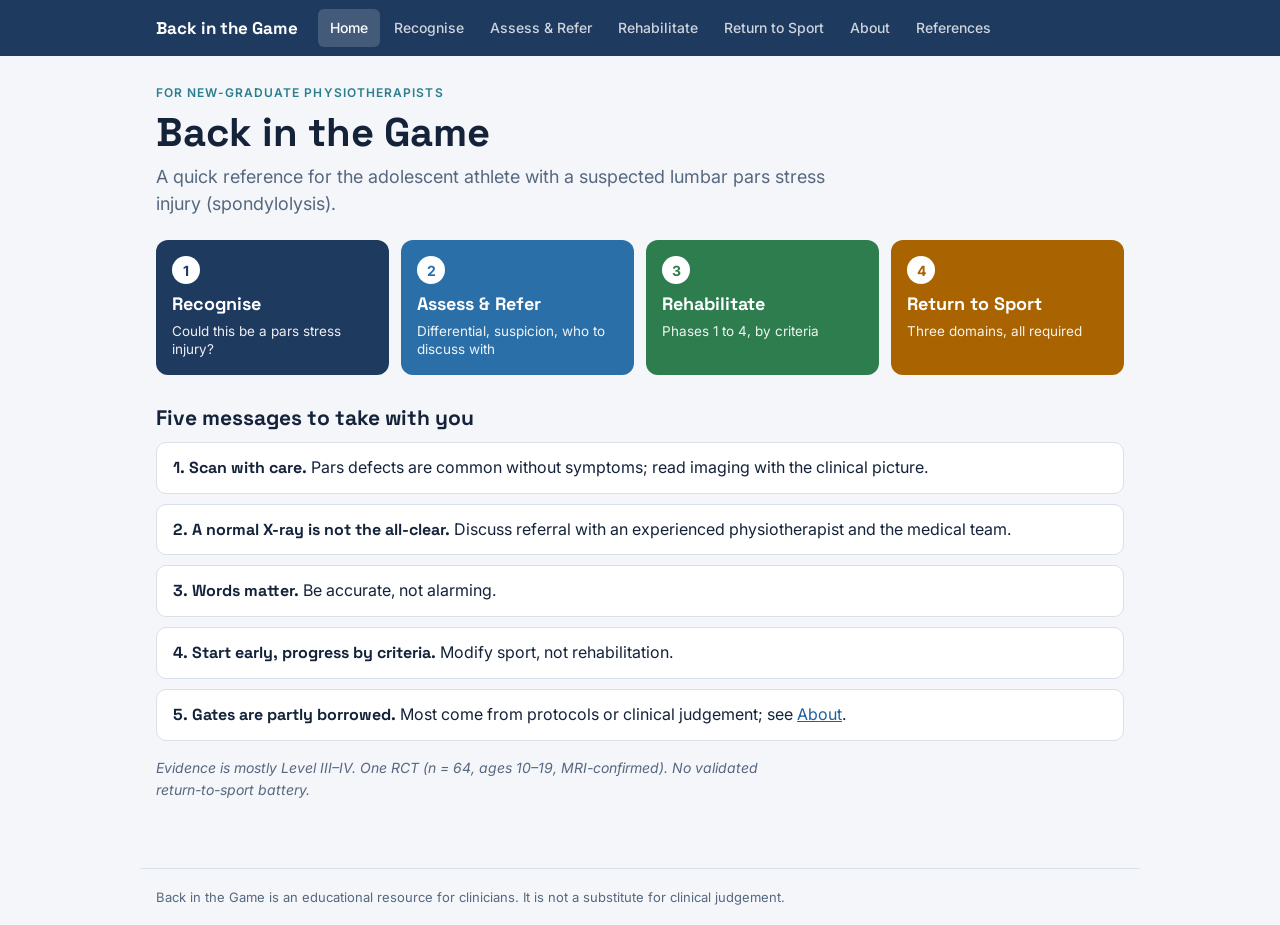
==== index.html @ cfb0064d "Add Back in the Game multi-page site Co-Authored-By: Claude Opus 5.5 <noreply@anthropic.com> Claude-" ====
<!doctype html>
<html lang="en-AU">
  <head>
    <meta charset="utf-8" />
    <meta name="viewport" content="width=device-width, initial-scale=1, viewport-fit=cover" />
    <title>Back in the Game</title>
    <link
      rel="stylesheet"
      href="https://fonts.googleapis.com/css2?family=Inter:wght@400;500;600&family=Space+Grotesk:wght@500;600;700&display=swap"
    />
    <link rel="stylesheet" href="styles.css" />
  </head>
  <body data-page="home">
    <!-- Shared navigation header: filled in by site.js -->
    <div id="site-header"></div>

    <main class="wrap">
      <section id="v-home">
        <div class="kicker">For new-graduate physiotherapists</div>
        <h1 class="page-title">Back in the Game</h1>
        <p class="lede">
          A quick reference for the adolescent athlete with a suspected lumbar pars stress injury
          (spondylolysis).
        </p>
        <div class="hero">
          <a class="step s1" href="recognise.html"
            ><span class="n">1</span><b>Recognise</b><small>Could this be a pars stress injury?</small></a
          >
          <a class="step s2" href="assess.html"
            ><span class="n">2</span><b>Assess &amp; Refer</b
            ><small>Differential, suspicion, who to discuss with</small></a
          >
          <a class="step s3" href="rehabilitate.html"
            ><span class="n">3</span><b>Rehabilitate</b><small>Phases 1 to 4, by criteria</small></a
          >
          <a class="step s4" href="return.html"
            ><span class="n">4</span><b>Return to Sport</b><small>Three domains, all required</small></a
          >
        </div>
        <h2>Five messages to take with you</h2>
        <ul class="msgs">
          <li>
            <b>1. Scan with care.</b> Pars defects are common without symptoms; read imaging with the clinical
            picture.
          </li>
          <li>
            <b>2. A normal X-ray is not the all-clear.</b> Discuss referral with an experienced
            physiotherapist and the medical team.
          </li>
          <li><b>3. Words matter.</b> Be accurate, not alarming.</li>
          <li><b>4. Start early, progress by criteria.</b> Modify sport, not rehabilitation.</li>
          <li>
            <b>5. Gates are partly borrowed.</b> Most come from protocols or clinical judgement; see
            <a href="about.html">About</a>.
          </li>
        </ul>
        <p class="small" style="margin-top: 16px">
          <em
            >Evidence is mostly Level III–IV. One RCT (n = 64, ages 10–19, MRI-confirmed). No validated
            return-to-sport battery.</em
          >
        </p>
      </section>
    </main>

    <!-- Shared footer: filled in by site.js -->
    <div id="site-footer"></div>
    <script src="site.js"></script>
  </body>
</html>
---- styles.css ----
/* Back in the Game: shared styles for every page */
/* Layout: sticky top bar with section tabs; one section visible at a time; phase pages carry their own colour. */
:root {
  --bg: #f4f6f9;
  --surface: #ffffff;
  --fg: #14233a;
  --muted: #566880;
  --line: #d8e0ea;
  --soft: #edf1f6;
  --brand: #1f3a5f;
  --brand-fg: #ffffff;
  --link: #1f5f9e;
  --teal: #2a7f8e;
  --teal-tint: #e4f2f4;
  --p1: #2a6fa8;
  --p1-tint: #e6f0f9;
  --p2: #2a7f8e;
  --p2-tint: #e4f2f4;
  --p3: #2e7d4f;
  --p3-tint: #e6f3ea;
  --p4: #a96300;
  --p4-tint: #fbf0da;
  --red: #b3261e;
  --red-tint: #fbeae9;
  --amber: #9a6a00;
  --amber-tint: #fff3d6;
  --green: #1f6b3f;
  --mark: #fff3a3;
  --mark-fg: #5b4a00;
  --font-head: "Space Grotesk", system-ui, sans-serif;
  --font-body: "Inter", system-ui, sans-serif;
}
@media (prefers-color-scheme: dark) {
  :root:not([data-theme="light"]) {
    --bg: #0e1622;
    --surface: #162130;
    --fg: #e5ecf5;
    --muted: #9daec2;
    --line: #27374c;
    --soft: #1b2a3d;
    --brand: #13233a;
    --brand-fg: #eaf1f9;
    --link: #8fbdeb;
    --teal: #5bb5c4;
    --teal-tint: #17323a;
    --p1: #6fa8e0;
    --p1-tint: #16293d;
    --p2: #5bb5c4;
    --p2-tint: #16323a;
    --p3: #63b885;
    --p3-tint: #173126;
    --p4: #e0a140;
    --p4-tint: #3a2c12;
    --red: #f08a84;
    --red-tint: #3a1d1d;
    --amber: #e8b654;
    --amber-tint: #3a2e12;
    --green: #7fd0a0;
    --mark: #5b4a00;
    --mark-fg: #ffefa0;
    color-scheme: dark;
  }
}
:root[data-theme="dark"] {
  --bg: #0e1622;
  --surface: #162130;
  --fg: #e5ecf5;
  --muted: #9daec2;
  --line: #27374c;
  --soft: #1b2a3d;
  --brand: #13233a;
  --brand-fg: #eaf1f9;
  --link: #8fbdeb;
  --teal: #5bb5c4;
  --teal-tint: #17323a;
  --p1: #6fa8e0;
  --p1-tint: #16293d;
  --p2: #5bb5c4;
  --p2-tint: #16323a;
  --p3: #63b885;
  --p3-tint: #173126;
  --p4: #e0a140;
  --p4-tint: #3a2c12;
  --red: #f08a84;
  --red-tint: #3a1d1d;
  --amber: #e8b654;
  --amber-tint: #3a2e12;
  --green: #7fd0a0;
  --mark: #5b4a00;
  --mark-fg: #ffefa0;
  color-scheme: dark;
}
* {
  box-sizing: border-box;
}
body {
  background: var(--bg);
  color: var(--fg);
  font-family: var(--font-body);
  font-size: 16px;
  line-height: 1.55;
  margin: 0;
}
body::before {
  content: "";
  position: fixed;
  inset: 0 0 auto;
  height: env(safe-area-inset-top, 0px);
  background: var(--brand);
  z-index: 30;
}
h1,
h2,
h3 {
  font-family: var(--font-head);
  line-height: 1.2;
  text-wrap: balance;
  margin: 0;
}
a {
  color: var(--link);
}
.wrap {
  max-width: 1000px;
  margin: 0 auto;
  padding-left: max(16px, env(safe-area-inset-left, 0px));
  padding-right: max(16px, env(safe-area-inset-right, 0px));
}
/* top bar */
.top {
  position: sticky;
  top: env(safe-area-inset-top, 0px);
  z-index: 20;
  background: var(--brand);
  color: var(--brand-fg);
}
.top .wrap {
  display: flex;
  align-items: center;
  gap: 20px;
  min-height: 56px;
}
.brand {
  font-family: var(--font-head);
  font-weight: 700;
  font-size: 17px;
  white-space: nowrap;
  color: var(--brand-fg);
  text-decoration: none;
}
nav {
  display: flex;
  gap: 2px;
  overflow-x: auto;
  scrollbar-width: none;
  flex: 1;
  min-width: 0;
}
nav::-webkit-scrollbar {
  display: none;
}
nav a {
  color: var(--brand-fg);
  text-decoration: none;
  font-size: 14px;
  font-weight: 500;
  padding: 8px 12px;
  border-radius: 6px;
  white-space: nowrap;
  opacity: 0.78;
}
nav a:hover {
  opacity: 1;
  background: rgba(255, 255, 255, 0.1);
}
nav a[aria-current="page"] {
  opacity: 1;
  background: rgba(255, 255, 255, 0.16);
}
:focus-visible {
  outline: 3px solid var(--teal);
  outline-offset: 2px;
}
main {
  padding-block: 28px 56px;
}
.kicker {
  font-size: 12px;
  letter-spacing: 0.09em;
  text-transform: uppercase;
  font-weight: 600;
  color: var(--teal);
}
.page-title {
  font-size: clamp(28px, 5vw, 40px);
  font-weight: 700;
  margin: 6px 0 6px;
}
.lede {
  font-size: 18px;
  color: var(--muted);
  max-width: 62ch;
  margin: 0 0 22px;
}
h2 {
  font-size: 21px;
  margin: 30px 0 12px;
}
h3 {
  font-size: 16px;
  margin: 18px 0 8px;
}
p {
  margin: 0 0 12px;
  max-width: 70ch;
}
ul {
  margin: 0 0 12px;
  padding-left: 20px;
}
li {
  margin-bottom: 5px;
  max-width: 70ch;
}
.small {
  font-size: 14px;
  color: var(--muted);
}
.cite {
  font-size: 13px;
  color: var(--muted);
}
/* hero */
.hero {
  display: grid;
  grid-template-columns: repeat(4, 1fr);
  gap: 12px;
  margin: 8px 0 8px;
}
.step {
  display: block;
  text-decoration: none;
  color: #fff;
  border-radius: 12px;
  padding: 16px;
  min-height: 132px;
}
.step b {
  display: block;
  font-family: var(--font-head);
  font-size: 18px;
  margin: 6px 0 4px;
}
.step span.n {
  display: inline-grid;
  place-items: center;
  width: 28px;
  height: 28px;
  border-radius: 50%;
  background: #fff;
  font-weight: 700;
  font-size: 14px;
}
.step small {
  font-size: 13.5px;
  opacity: 0.92;
  line-height: 1.35;
  display: block;
}
.s1 {
  background: #1f3a5f;
}
.s1 .n {
  color: #1f3a5f;
}
.s2 {
  background: #2a6fa8;
}
.s2 .n {
  color: #2a6fa8;
}
.s3 {
  background: #2e7d4f;
}
.s3 .n {
  color: #2e7d4f;
}
.s4 {
  background: #a96300;
}
.s4 .n {
  color: #a96300;
}
@media (prefers-color-scheme: dark) {
  :root:not([data-theme="light"]) .s1 {
    background: #27466f;
  }
  :root:not([data-theme="light"]) .s2 {
    background: #2a5c8c;
  }
  :root:not([data-theme="light"]) .s3 {
    background: #2a6a45;
  }
  :root:not([data-theme="light"]) .s4 {
    background: #8a5200;
  }
}
:root[data-theme="dark"] .s1 {
  background: #27466f;
}
:root[data-theme="dark"] .s2 {
  background: #2a5c8c;
}
:root[data-theme="dark"] .s3 {
  background: #2a6a45;
}
:root[data-theme="dark"] .s4 {
  background: #8a5200;
}
.msgs {
  display: grid;
  gap: 10px;
  margin: 0;
  padding: 0;
  list-style: none;
}
.msgs li {
  background: var(--surface);
  border: 1px solid var(--line);
  border-radius: 10px;
  padding: 12px 16px;
  margin: 0;
  max-width: none;
}
.msgs b {
  font-family: var(--font-head);
}
/* boxes */
.box {
  border-radius: 10px;
  padding: 14px 18px;
  margin: 0 0 16px;
  background: var(--soft);
}
.box h3 {
  margin: 0 0 6px;
  font-size: 15px;
}
.box p:last-child,
.box ul:last-child {
  margin-bottom: 0;
}
.box.red {
  background: var(--red-tint);
  border-left: 5px solid var(--red);
}
.box.red h3 {
  color: var(--red);
}
.box.warn {
  background: var(--amber-tint);
  border-left: 5px solid var(--amber);
}
.box.warn h3 {
  color: var(--amber);
}
.box.info {
  background: var(--teal-tint);
  border-left: 5px solid var(--teal);
}
.box.info h3 {
  color: var(--teal);
}
/* tables */
.tw {
  overflow-x: auto;
  margin: 0 0 18px;
  border: 1px solid var(--line);
  border-radius: 10px;
  background: var(--surface);
}
table {
  border-collapse: collapse;
  width: 100%;
  font-size: 14.5px;
}
th {
  background: var(--brand);
  color: var(--brand-fg);
  text-align: left;
  font-weight: 600;
  padding: 9px 12px;
  white-space: nowrap;
}
td {
  padding: 9px 12px;
  border-top: 1px solid var(--line);
  vertical-align: top;
}
td:first-child {
  font-weight: 600;
}
tr:nth-child(even) td {
  background: color-mix(in srgb, var(--soft) 45%, transparent);
}
details {
  background: var(--surface);
  border: 1px solid var(--line);
  border-radius: 10px;
  margin: 0 0 12px;
}
summary {
  cursor: pointer;
  padding: 12px 16px;
  font-family: var(--font-head);
  font-weight: 600;
}
details > div {
  padding: 0 16px 14px;
}
details .tw {
  margin-bottom: 8px;
}
/* checklist */
.checks {
  list-style: none;
  padding: 0;
  margin: 0 0 14px;
}
.checks li {
  display: flex;
  gap: 10px;
  align-items: flex-start;
  padding: 4px 0;
  max-width: none;
}
.checks input {
  margin-top: 5px;
  width: 17px;
  height: 17px;
  accent-color: var(--teal);
}
.checks label {
  cursor: pointer;
}
/* flow */
.flow {
  display: grid;
  gap: 8px;
  justify-items: center;
  margin: 6px 0 18px;
}
.fb {
  background: var(--surface);
  border: 1.5px solid var(--brand);
  border-radius: 10px;
  padding: 10px 14px;
  text-align: center;
  font-size: 14px;
  max-width: 560px;
  width: 100%;
}
.fb.dark {
  background: var(--brand);
  color: var(--brand-fg);
}
.fb.r {
  background: var(--red-tint);
  border-color: var(--red);
}
.fb.a {
  background: var(--amber-tint);
  border-color: var(--amber);
}
.fb.g {
  background: var(--p3-tint);
  border-color: var(--p3);
}
.fb.s {
  background: var(--soft);
  border-color: var(--line);
}
.arrow {
  color: var(--muted);
  line-height: 1;
}
.flow3 {
  display: grid;
  grid-template-columns: repeat(3, 1fr);
  gap: 8px;
  width: 100%;
  max-width: 760px;
}
.flow3 .fb {
  max-width: none;
}
@media (max-width: 640px) {
  .flow3 {
    grid-template-columns: 1fr;
  }
}
/* phase pages */
.phasebar {
  display: flex;
  gap: 8px;
  flex-wrap: wrap;
  margin: 0 0 20px;
}
.phasebar a {
  display: inline-flex;
  align-items: center;
  gap: 8px;
  padding: 7px 12px;
  border: 1.5px solid var(--line);
  border-radius: 999px;
  text-decoration: none;
  color: var(--muted);
  font-size: 14px;
  font-weight: 500;
  background: var(--surface);
}
.phasebar a .dot {
  display: inline-grid;
  place-items: center;
  width: 22px;
  height: 22px;
  border-radius: 50%;
  background: var(--line);
  color: var(--surface);
  font-size: 12px;
  font-weight: 700;
}
.phasebar a[aria-current="page"] {
  color: var(--fg);
  border-color: var(--c);
}
.phasebar a[aria-current="page"] .dot,
.phasebar a.done .dot {
  background: var(--c);
}
.phasehead {
  display: flex;
  border-radius: 12px;
  overflow: hidden;
  margin: 0 0 18px;
  background: var(--tint);
}
.phasehead .num {
  background: var(--c);
  color: #fff;
  font-family: var(--font-head);
  font-weight: 700;
  font-size: 44px;
  display: grid;
  place-items: center;
  min-width: 84px;
}
@media (prefers-color-scheme: dark) {
  :root:not([data-theme="light"]) .phasehead .num {
    color: #0e1622;
  }
}
:root[data-theme="dark"] .phasehead .num {
  color: #0e1622;
}
.phasehead > div + div {
  padding: 16px 20px;
}
.phasehead .kicker {
  color: var(--c);
}
.phasehead h1 {
  font-size: clamp(24px, 4vw, 32px);
}
.goals {
  display: grid;
  grid-template-columns: repeat(3, 1fr);
  gap: 12px;
  margin: 0 0 18px;
}
.goal {
  background: var(--tint);
  border-radius: 10px;
  padding: 14px 16px;
  text-align: center;
}
.goal b {
  display: block;
  font-family: var(--font-head);
  font-size: 32px;
  color: var(--c);
  line-height: 1.1;
}
.goal span {
  font-weight: 600;
  font-size: 15px;
}
@media (max-width: 640px) {
  .goals {
    grid-template-columns: 1fr;
  }
  .hero {
    grid-template-columns: 1fr 1fr;
  }
}
.start {
  background: var(--amber-tint);
  border-left: 5px solid var(--amber);
  border-radius: 10px;
  padding: 12px 16px;
  margin: 0 0 18px;
}
.start b {
  color: var(--amber);
}
.ph .tw th {
  background: var(--c);
}
:root .ph {
  --c: var(--p1);
  --tint: var(--p1-tint);
}
.ph.p2 {
  --c: var(--p2);
  --tint: var(--p2-tint);
}
.ph.p3 {
  --c: var(--p3);
  --tint: var(--p3-tint);
}
.ph.p4 {
  --c: var(--p4);
  --tint: var(--p4-tint);
}
@media (prefers-color-scheme: dark) {
  :root:not([data-theme="light"]) .ph .tw th {
    color: #0e1622;
  }
}
:root[data-theme="dark"] .ph .tw th {
  color: #0e1622;
}
.mt td.goalc {
  background: var(--tint);
  font-weight: 600;
  color: var(--green);
}
.mt td.tick {
  text-align: center;
  width: 56px;
}
.tickbtn {
  width: 26px;
  height: 26px;
  border-radius: 50%;
  border: 2px solid var(--c, var(--teal));
  background: transparent;
  cursor: pointer;
  color: #fff;
  font-size: 15px;
  line-height: 1;
  padding: 0;
}
.tickbtn[aria-pressed="true"] {
  background: var(--c, var(--teal));
}
@media (prefers-color-scheme: dark) {
  :root:not([data-theme="light"]) .tickbtn[aria-pressed="true"] {
    color: #0e1622;
  }
}
:root[data-theme="dark"] .tickbtn[aria-pressed="true"] {
  color: #0e1622;
}
.progress {
  display: flex;
  align-items: center;
  gap: 12px;
  margin: 0 0 10px;
  flex-wrap: wrap;
}
.bar {
  flex: 1;
  min-width: 120px;
  height: 8px;
  background: var(--line);
  border-radius: 99px;
  overflow: hidden;
}
.bar i {
  display: block;
  height: 100%;
  background: var(--c, var(--teal));
  width: 0;
  transition: width 0.25s;
}
.status {
  font-weight: 600;
  font-size: 14px;
}
.next {
  display: inline-block;
  margin-top: 6px;
  padding: 9px 16px;
  border-radius: 8px;
  background: var(--c);
  color: #fff;
  text-decoration: none;
  font-weight: 600;
  font-size: 14px;
}
@media (prefers-color-scheme: dark) {
  :root:not([data-theme="light"]) .next {
    color: #0e1622;
  }
}
:root[data-theme="dark"] .next {
  color: #0e1622;
}
.tw.bonusbox {
  border-style: dashed;
  background: transparent;
}
.ph .tw.bonusbox th,
:root:not([data-theme="light"]) .ph .tw.bonusbox th,
:root[data-theme="dark"] .ph .tw.bonusbox th {
  background: var(--tint);
  color: var(--fg);
}
.tickbtn.bonus {
  border-style: dashed;
}
.reset {
  background: none;
  border: none;
  color: var(--muted);
  text-decoration: underline;
  cursor: pointer;
  font-size: 13px;
  padding: 0;
}
/* RTS */
.domains {
  display: grid;
  grid-template-columns: repeat(3, 1fr);
  gap: 12px;
  margin: 0 0 18px;
}
.dom {
  border-radius: 12px;
  padding: 16px 18px;
  color: #fff;
}
.dom h3 {
  color: #fff;
  margin: 0 0 8px;
  font-size: 18px;
}
.dom ul {
  margin: 0;
  padding-left: 18px;
}
.dom li {
  font-size: 14.5px;
}
.d1 {
  background: #1f3a5f;
}
.d2 {
  background: #2a7f8e;
}
.d3 {
  background: #4a56b3;
}
@media (prefers-color-scheme: dark) {
  :root:not([data-theme="light"]) .d1 {
    background: #27466f;
  }
  :root:not([data-theme="light"]) .d2 {
    background: #236672;
  }
  :root:not([data-theme="light"]) .d3 {
    background: #3b4590;
  }
}
:root[data-theme="dark"] .d1 {
  background: #27466f;
}
:root[data-theme="dark"] .d2 {
  background: #236672;
}
:root[data-theme="dark"] .d3 {
  background: #3b4590;
}
@media (max-width: 760px) {
  .domains {
    grid-template-columns: 1fr;
  }
}
.ph.rts {
  --c: var(--teal);
  --tint: var(--teal-tint);
}
.todo {
  background: var(--mark);
  color: var(--mark-fg);
  padding: 1px 6px;
  border-radius: 4px;
  font-size: 0.92em;
}
.refs {
  list-style: none;
  padding: 0;
}
.refs li {
  padding-left: 28px;
  text-indent: -28px;
  margin-bottom: 12px;
  font-size: 14.5px;
  max-width: 80ch;
  word-break: break-word;
}
.site-footer {
  border-top: 1px solid var(--line);
  color: var(--muted);
  font-size: 13px;
  padding-block: 18px;
}
@media (prefers-reduced-motion: reduce) {
  * {
    transition: none !important;
  }
}
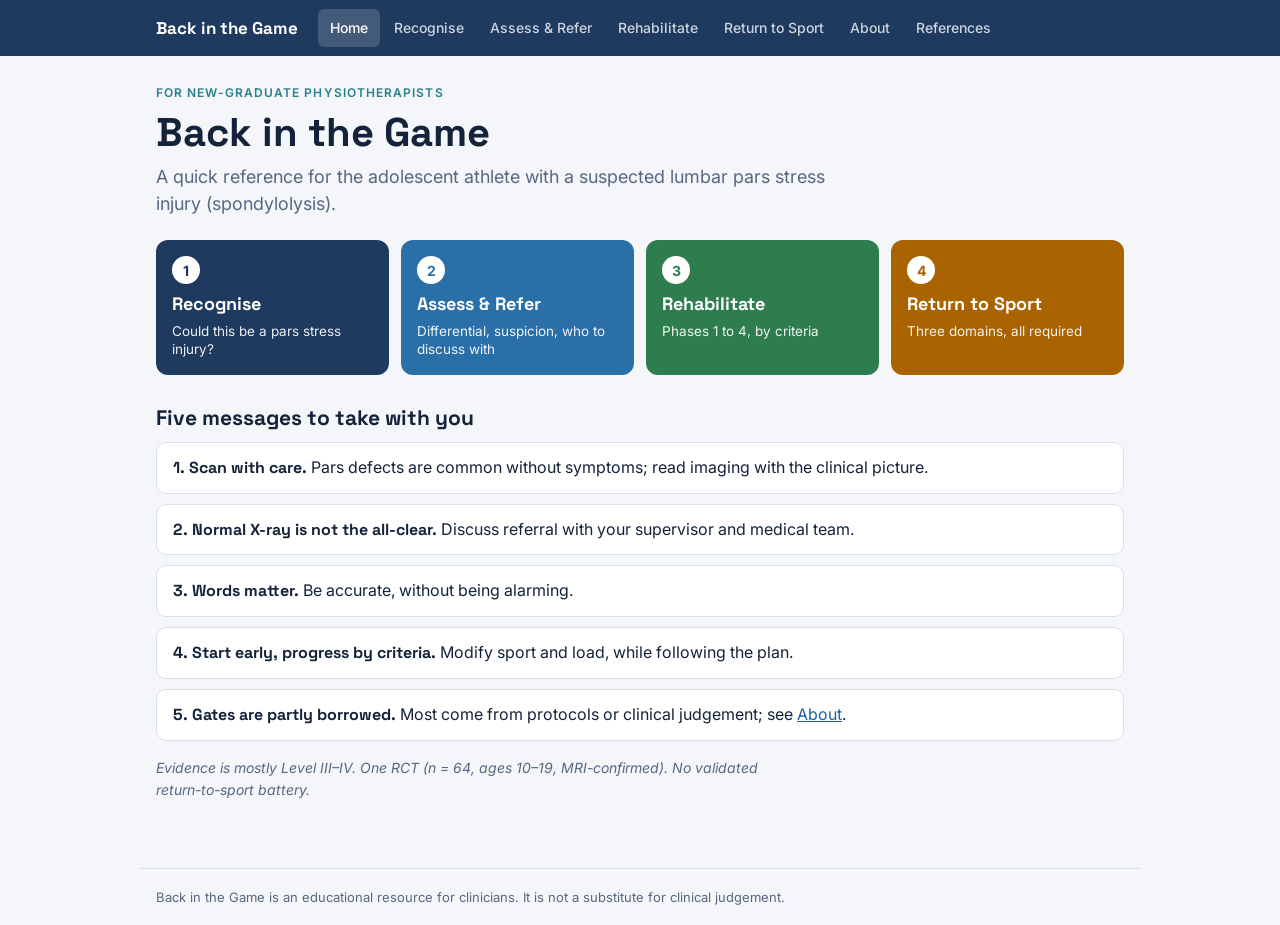
==== commit 77d78038: "Update the five key messages on the home page Co-Authored-By: Claude Opus 5.5 <noreply@anthropic.com" ====
--- a/index.html
+++ b/index.html
@@ -44,11 +44,12 @@
             picture.
           </li>
           <li>
-            <b>2. A normal X-ray is not the all-clear.</b> Discuss referral with an experienced
-            physiotherapist and the medical team.
+            <b>2. Normal X-ray is not the all-clear.</b> Discuss referral with your supervisor and medical team.
           </li>
-          <li><b>3. Words matter.</b> Be accurate, not alarming.</li>
-          <li><b>4. Start early, progress by criteria.</b> Modify sport, not rehabilitation.</li>
+          <li><b>3. Words matter.</b> Be accurate, without being alarming.</li>
+          <li>
+            <b>4. Start early, progress by criteria.</b> Modify sport and load, while following the plan.
+          </li>
           <li>
             <b>5. Gates are partly borrowed.</b> Most come from protocols or clinical judgement; see
             <a href="about.html">About</a>.
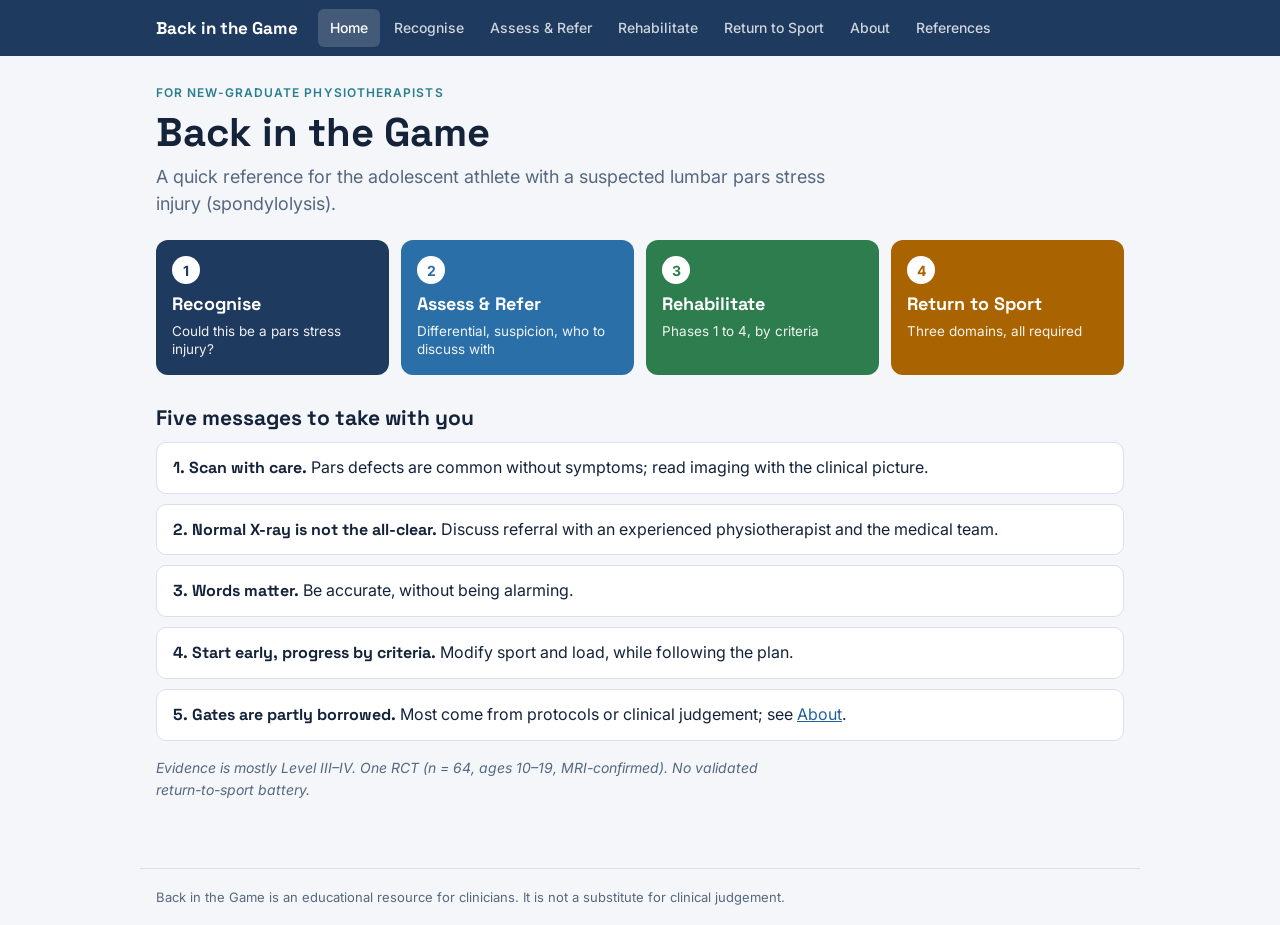
==== commit eed3fdf0: "Home: match referral wording to the rest of the site Co-Authored-By: Claude Opus 5.5 <noreply@anthro" ====
--- a/index.html
+++ b/index.html
@@ -44,7 +44,7 @@
             picture.
           </li>
           <li>
-            <b>2. Normal X-ray is not the all-clear.</b> Discuss referral with your supervisor and medical team.
+            <b>2. Normal X-ray is not the all-clear.</b> Discuss referral with an experienced physiotherapist and the medical team.
           </li>
           <li><b>3. Words matter.</b> Be accurate, without being alarming.</li>
           <li>
